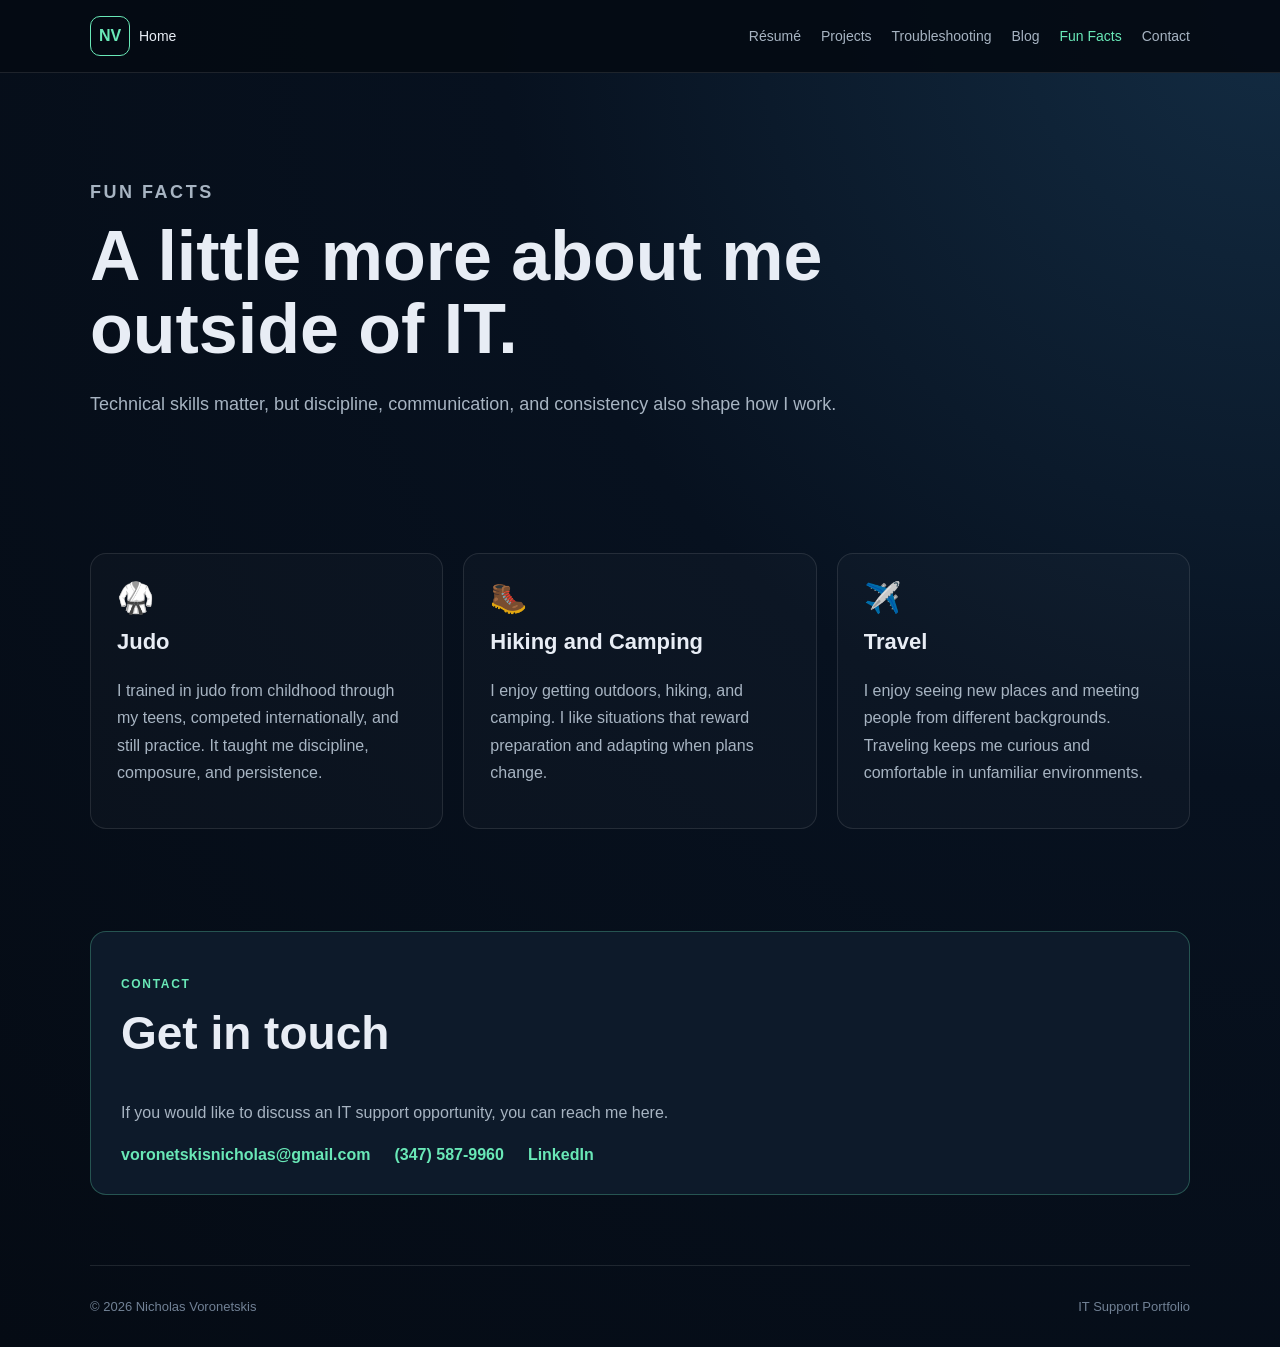
==== fun-facts.html @ 8851084f "Add files via upload" ====
<!DOCTYPE html>
<html lang="en">
<head>
<!-- Google tag (gtag.js) -->
<script async src="https://www.googletagmanager.com/gtag/js?id=G-PJ1ZQS4GLR"></script>
<script>
  window.dataLayer = window.dataLayer || [];
  function gtag(){dataLayer.push(arguments);}
  gtag('js', new Date());
  gtag('config', 'G-PJ1ZQS4GLR');
</script>
  <meta charset="UTF-8">
  <meta name="viewport" content="width=device-width, initial-scale=1.0">
  <meta name="description" content="A few personal interests from Nicholas Voronetskis, including judo, hiking, camping, and travel.">
  <title>Fun Facts | Nicholas Voronetskis</title>
  <link rel="stylesheet" href="styles.css">
</head>
<body>
  <header class="site-header">
    <nav class="navbar container">
      <a class="logo" href="index.html"><span class="logo-box">NV</span><span class="home-label">Home</span></a>
      <div class="nav-links">
        <a href="resume.html">Résumé</a> <a href="experience.html">Projects</a> <a href="troubleshooting.html">Troubleshooting</a> <a href="blog.html">Blog</a> <a class="active" href="fun-facts.html">Fun Facts</a> <a href="#contact">Contact</a>
      </div>
    </nav>
  </header>
  <main>
    <section class="page-intro container">
      <p class="eyebrow">FUN FACTS</p>
      <h1>A little more about me outside of IT.</h1>
      <p>Technical skills matter, but discipline, communication, and consistency also shape how I work.</p>
    </section>
    <section class="section container">
      <div class="fun-grid">
        <article class="fun-card"><div class="fun-icon">🥋</div><h3>Judo</h3><p class="muted">I trained in judo from childhood through my teens, competed internationally, and still practice. It taught me discipline, composure, and persistence.</p></article>
        <article class="fun-card"><div class="fun-icon">🥾</div><h3>Hiking and Camping</h3><p class="muted">I enjoy getting outdoors, hiking, and camping. I like situations that reward preparation and adapting when plans change.</p></article>
        <article class="fun-card"><div class="fun-icon">✈️</div><h3>Travel</h3><p class="muted">I enjoy seeing new places and meeting people from different backgrounds. Traveling keeps me curious and comfortable in unfamiliar environments.</p></article>
      </div>
    </section>
    <section id="contact" class="static-contact container">
      <div class="contact-card">
        <p class="eyebrow">CONTACT</p>
        <h2>Get in touch</h2>
        <p>If you would like to discuss an IT support opportunity, you can reach me here.</p>
        <div class="contact-links">
          <a href="mailto:voronetskisnicholas@gmail.com">voronetskisnicholas@gmail.com</a>
          <a href="tel:+13475879960">(347) 587-9960</a>
          <a href="https://www.linkedin.com/in/nicholas-voronetskis-90a94b221" target="_blank" rel="noopener">LinkedIn</a>
        </div>
      </div>
    </section>
  </main>
  <footer class="site-footer container">
    <span>© 2026 Nicholas Voronetskis</span>
    <span>IT Support Portfolio</span>
  </footer>
</body>
</html>
---- styles.css ----
:root {
  --background: #07111f;
  --panel: #0d1a2a;
  --text: #e8edf5;
  --muted: #a7b4c2;
  --accent: #69e8b7;
  --border: rgba(255, 255, 255, 0.1);
}

* { box-sizing: border-box; }
html { scroll-behavior: smooth; }
body {
  margin: 0;
  min-width: 320px;
  font-family: Arial, Helvetica, sans-serif;
  color: var(--text);
  background: radial-gradient(circle at top right, #132c43, var(--background) 42%, #050b14);
}
a { color: inherit; text-decoration: none; }
.container { width: min(1100px, calc(100% - 40px)); margin: 0 auto; }

.site-header {
  position: sticky;
  top: 0;
  z-index: 10;
  background: rgba(5, 11, 20, 0.94);
  border-bottom: 1px solid var(--border);
}
.navbar {
  min-height: 72px;
  display: flex;
  align-items: center;
  justify-content: space-between;
  gap: 24px;
}
.logo {
  display: inline-flex;
  align-items: center;
  gap: 9px;
  flex: 0 0 auto;
}
.logo-box {
  width: 40px;
  height: 40px;
  display: inline-flex;
  align-items: center;
  justify-content: center;
  border: 1px solid var(--accent);
  border-radius: 10px;
  color: var(--accent);
  font-weight: 700;
}
.home-label { color: var(--text); font-size: 14px; }
.nav-links {
  display: flex;
  align-items: center;
  justify-content: flex-end;
  flex-wrap: wrap;
  gap: 20px;
  color: var(--muted);
  font-size: 14px;
}
.nav-links a { padding: 7px 0; }
.nav-links a:hover,
.nav-links a.active { color: var(--accent); }

.eyebrow {
  margin-bottom: 12px;
  color: var(--accent);
  font-size: 12px;
  font-weight: 700;
  letter-spacing: .14em;
}
h1, h2, h3 { margin-top: 0; }
h1 {
  max-width: 880px;
  margin-bottom: 22px;
  font-size: clamp(42px, 6vw, 70px);
  line-height: 1.05;
}
h2 { font-size: clamp(30px, 4vw, 46px); }
h3 { font-size: 22px; }
p, li { line-height: 1.7; }
.muted { color: var(--muted); }
.section { padding: 86px 0; }
.section-lead { max-width: 760px; color: var(--muted); font-size: 17px; margin-bottom: 30px; }
.page-intro { padding: 86px 0 30px; }
.page-intro p { max-width: 780px; color: var(--muted); font-size: 18px; }

.hero {
  min-height: 650px;
  display: grid;
  grid-template-columns: 1.25fr .75fr;
  align-items: center;
  gap: 64px;
  padding: 84px 0 62px;
}
.status {
  display: inline-block;
  margin-bottom: 24px;
  padding: 8px 12px;
  color: var(--accent);
  background: rgba(105, 232, 183, 0.08);
  border: 1px solid rgba(105, 232, 183, 0.22);
  border-radius: 999px;
  font-size: 13px;
}
.hero-description { max-width: 720px; color: var(--muted); font-size: 18px; }
.hero-buttons { display: flex; flex-wrap: wrap; align-items: center; gap: 20px; margin: 30px 0 24px; }
.button { display: inline-block; padding: 13px 17px; border-radius: 10px; font-weight: 700; }
.button-primary { color: #06111d; background: var(--accent); }
.text-link, .card-link, .resume-pdf-link a { color: var(--accent); font-weight: 700; }
.text-link:hover, .card-link:hover, .resume-pdf-link a:hover { text-decoration: underline; }
.hero-details { display: flex; flex-wrap: wrap; gap: 10px 22px; color: #8998a8; font-size: 14px; }
.profile-card {
  padding: 26px;
  text-align: center;
  background: rgba(13, 26, 42, .85);
  border: 1px solid var(--border);
  border-radius: 18px;
}
.profile-photo { width: 205px; height: 205px; margin-bottom: 18px; object-fit: cover; border: 3px solid rgba(105, 232, 183, .35); border-radius: 50%; }
.profile-card h3 { margin-bottom: 10px; }

.skill-row {
  display: grid;
  grid-template-columns: repeat(4, 1fr);
  border: 1px solid var(--border);
  border-radius: 14px;
  overflow: hidden;
}
.skill-row div {
  min-height: 78px;
  display: grid;
  place-items: center;
  padding: 14px;
  color: #bdc8d3;
  text-align: center;
  border-right: 1px solid var(--border);
}
.skill-row div:last-child { border-right: none; }

.card-grid { display: grid; grid-template-columns: repeat(2, 1fr); gap: 20px; }
.card {
  padding: 27px;
  background: rgba(255,255,255,.025);
  border: 1px solid var(--border);
  border-radius: 16px;
}
.card p { color: var(--muted); }

.experience-list, .resume-list { display: grid; gap: 22px; }
.experience-item, .resume-section {
  padding: 28px;
  background: rgba(255,255,255,.025);
  border: 1px solid var(--border);
  border-radius: 16px;
}
.experience-item p:not(.date) { color: var(--muted); }
.date { color: var(--accent); font-size: 13px; font-weight: 700; }
.tag-list { display: flex; flex-wrap: wrap; gap: 8px; margin-top: 18px; }
.tag-list span { padding: 7px 9px; color: #bac7d4; background: #111f2e; border-radius: 8px; font-size: 12px; }
.support-steps { padding-left: 22px; }
.support-steps li { margin-bottom: 10px; }

.resume-layout { display: grid; grid-template-columns: .75fr 1.25fr; gap: 24px; }
.resume-column { display: grid; gap: 20px; align-content: start; }
.resume-pdf-link { margin-top: 20px; }

.placeholder {
  padding: 44px;
  text-align: center;
  background: rgba(105,232,183,.035);
  border: 1px dashed rgba(105,232,183,.3);
  border-radius: 16px;
}
.fun-grid { display: grid; grid-template-columns: repeat(3, 1fr); gap: 20px; }
.fun-card { padding: 26px; background: rgba(255,255,255,.025); border: 1px solid var(--border); border-radius: 16px; }
.fun-icon { margin-bottom: 14px; font-size: 30px; }

.static-contact { scroll-margin-top: 90px; padding: 16px 0 70px; }
.contact-card {
  padding: 30px;
  background: var(--panel);
  border: 1px solid rgba(105,232,183,.28);
  border-radius: 16px;
}
.contact-card > p:not(.eyebrow) { color: var(--muted); }
.contact-links { display: flex; flex-wrap: wrap; gap: 14px 24px; margin-top: 20px; }
.contact-links a { color: var(--accent); font-weight: 700; }
.contact-links a:hover { text-decoration: underline; }

.site-footer {
  min-height: 82px;
  display: flex;
  align-items: center;
  justify-content: space-between;
  gap: 16px;
  color: #718195;
  border-top: 1px solid var(--border);
  font-size: 13px;
}

@media (max-width: 850px) {
  .hero, .resume-layout { grid-template-columns: 1fr; }
  .hero { min-height: auto; gap: 36px; }
  .profile-card { max-width: 420px; }
  .skill-row { grid-template-columns: repeat(2, 1fr); }
  .fun-grid, .card-grid { grid-template-columns: 1fr; }
}

@media (max-width: 680px) {
  .container { width: min(100% - 28px, 1100px); }
  .navbar { align-items: flex-start; padding: 14px 0; }
  .nav-links { gap: 8px 14px; font-size: 12px; }
  .home-label { display: none; }
  h1 { font-size: 42px; }
  .section { padding: 68px 0; }
  .skill-row { grid-template-columns: 1fr; }
  .skill-row div { border-right: none; border-bottom: 1px solid var(--border); }
  .skill-row div:last-child { border-bottom: none; }
  .contact-links { flex-direction: column; gap: 12px; }
  .site-footer { flex-direction: column; justify-content: center; text-align: center; }
}
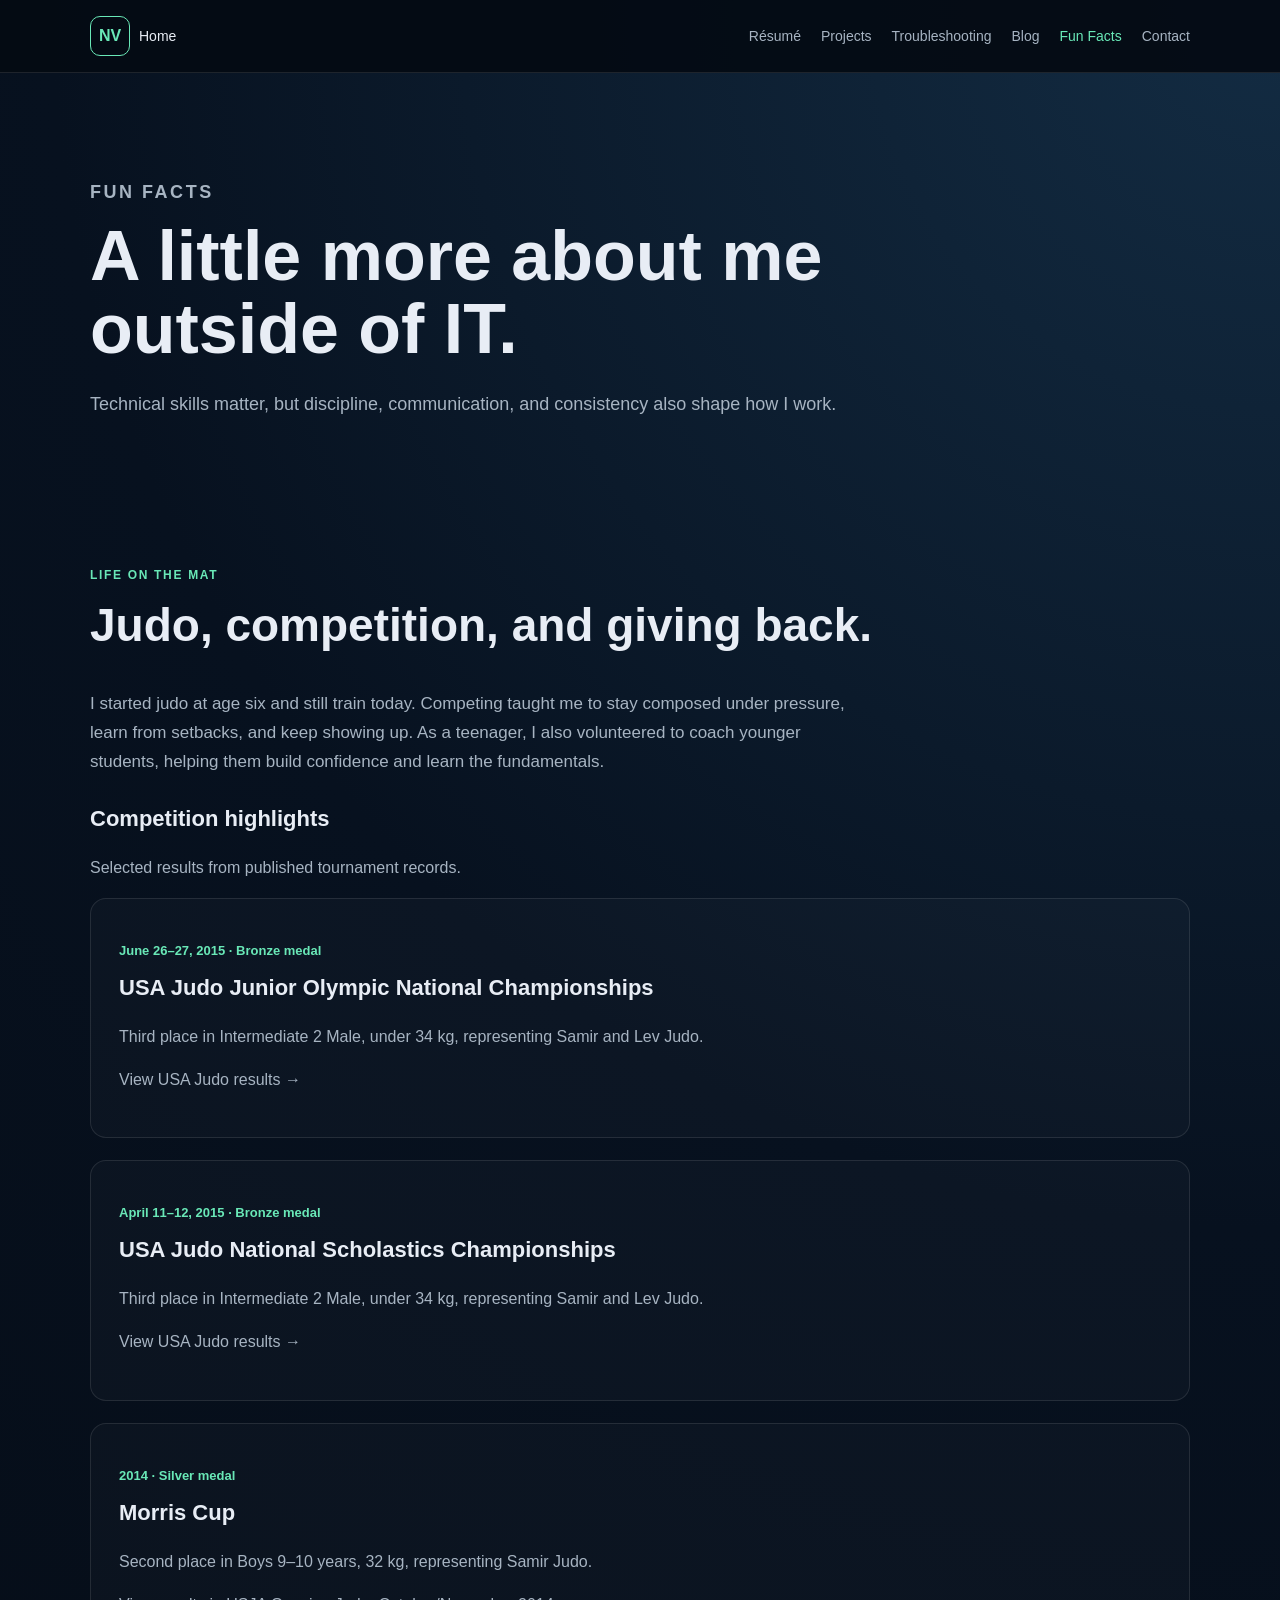
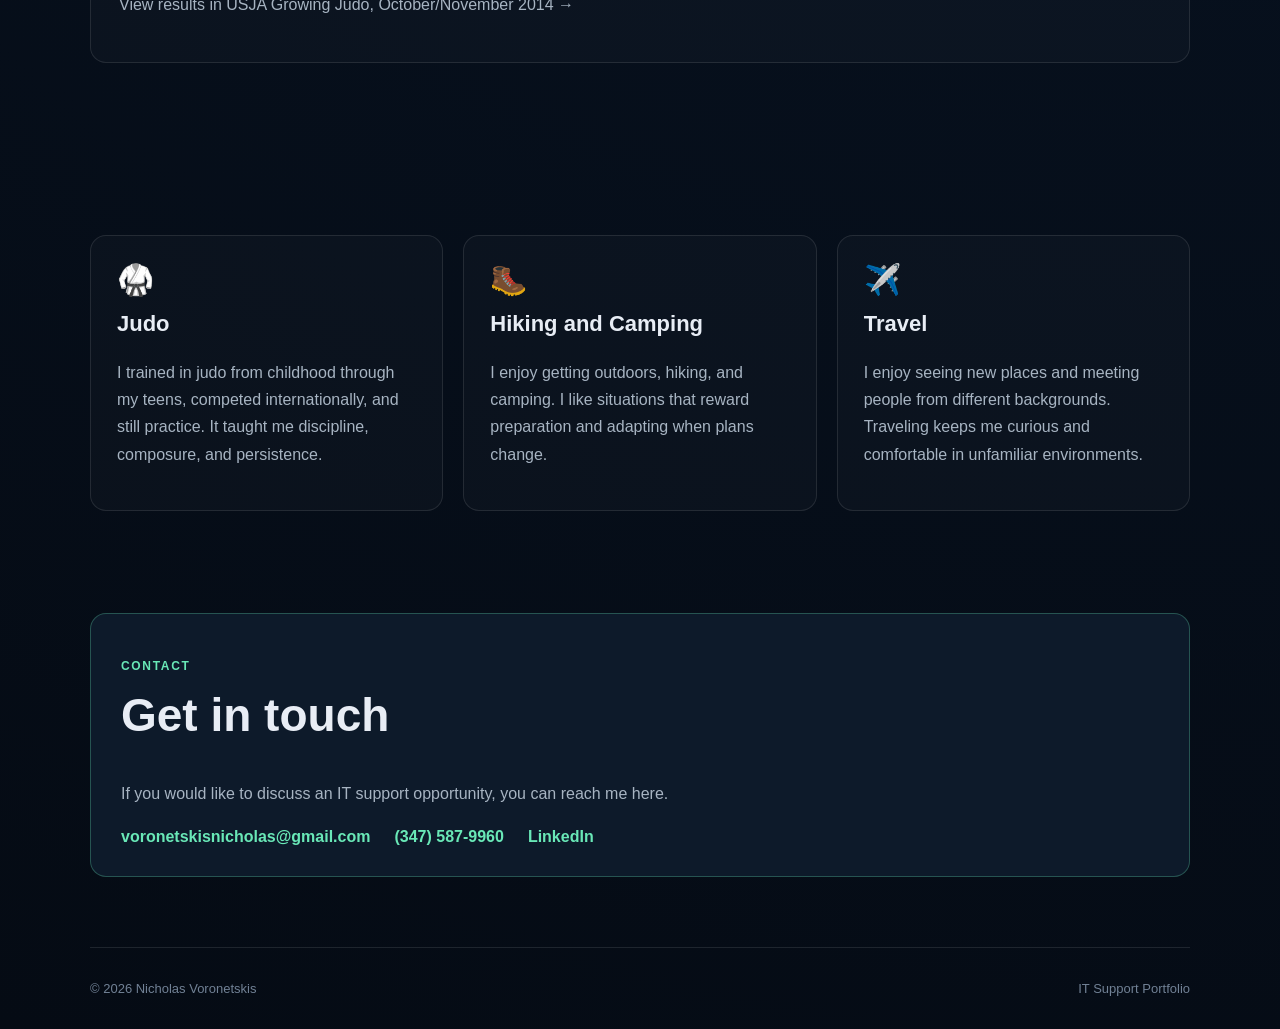
==== commit d7538eb2: "Add sourced judo medal results and youth coaching background" ====
--- a/fun-facts.html
+++ b/fun-facts.html
@@ -30,6 +30,33 @@
       <h1>A little more about me outside of IT.</h1>
       <p>Technical skills matter, but discipline, communication, and consistency also shape how I work.</p>
     </section>
+    <section class="section container" aria-labelledby="judo-achievements">
+      <p class="eyebrow">LIFE ON THE MAT</p>
+      <h2 id="judo-achievements">Judo, competition, and giving back.</h2>
+      <p class="section-lead">I started judo at age six and still train today. Competing taught me to stay composed under pressure, learn from setbacks, and keep showing up. As a teenager, I also volunteered to coach younger students, helping them build confidence and learn the fundamentals.</p>
+      <h3>Competition highlights</h3>
+      <p class="muted">Selected results from published tournament records.</p>
+      <div class="experience-list">
+        <article class="experience-item">
+          <p class="date">June 26–27, 2015 · Bronze medal</p>
+          <h3>USA Judo Junior Olympic National Championships</h3>
+          <p>Third place in Intermediate 2 Male, under 34 kg, representing Samir and Lev Judo.</p>
+          <p><a href="https://www.usajudo.com/results/2015/june/26/2015-usa-judo-junior-olympic-national-championships" target="_blank" rel="noopener">View USA Judo results &rarr;</a></p>
+        </article>
+        <article class="experience-item">
+          <p class="date">April 11–12, 2015 · Bronze medal</p>
+          <h3>USA Judo National Scholastics Championships</h3>
+          <p>Third place in Intermediate 2 Male, under 34 kg, representing Samir and Lev Judo.</p>
+          <p><a href="https://www.usajudo.com/results/2015/april/11/national-scholastics-championships" target="_blank" rel="noopener">View USA Judo results &rarr;</a></p>
+        </article>
+        <article class="experience-item">
+          <p class="date">2014 · Silver medal</p>
+          <h3>Morris Cup</h3>
+          <p>Second place in Boys 9–10 years, 32 kg, representing Samir Judo.</p>
+          <p><a href="https://www.media.usja.net/growing-judo/Growing-Judo-2014.10.pdf#page=51" target="_blank" rel="noopener">View results in USJA Growing Judo, October/November 2014 &rarr;</a></p>
+        </article>
+      </div>
+    </section>
     <section class="section container">
       <div class="fun-grid">
         <article class="fun-card"><div class="fun-icon">🥋</div><h3>Judo</h3><p class="muted">I trained in judo from childhood through my teens, competed internationally, and still practice. It taught me discipline, composure, and persistence.</p></article>
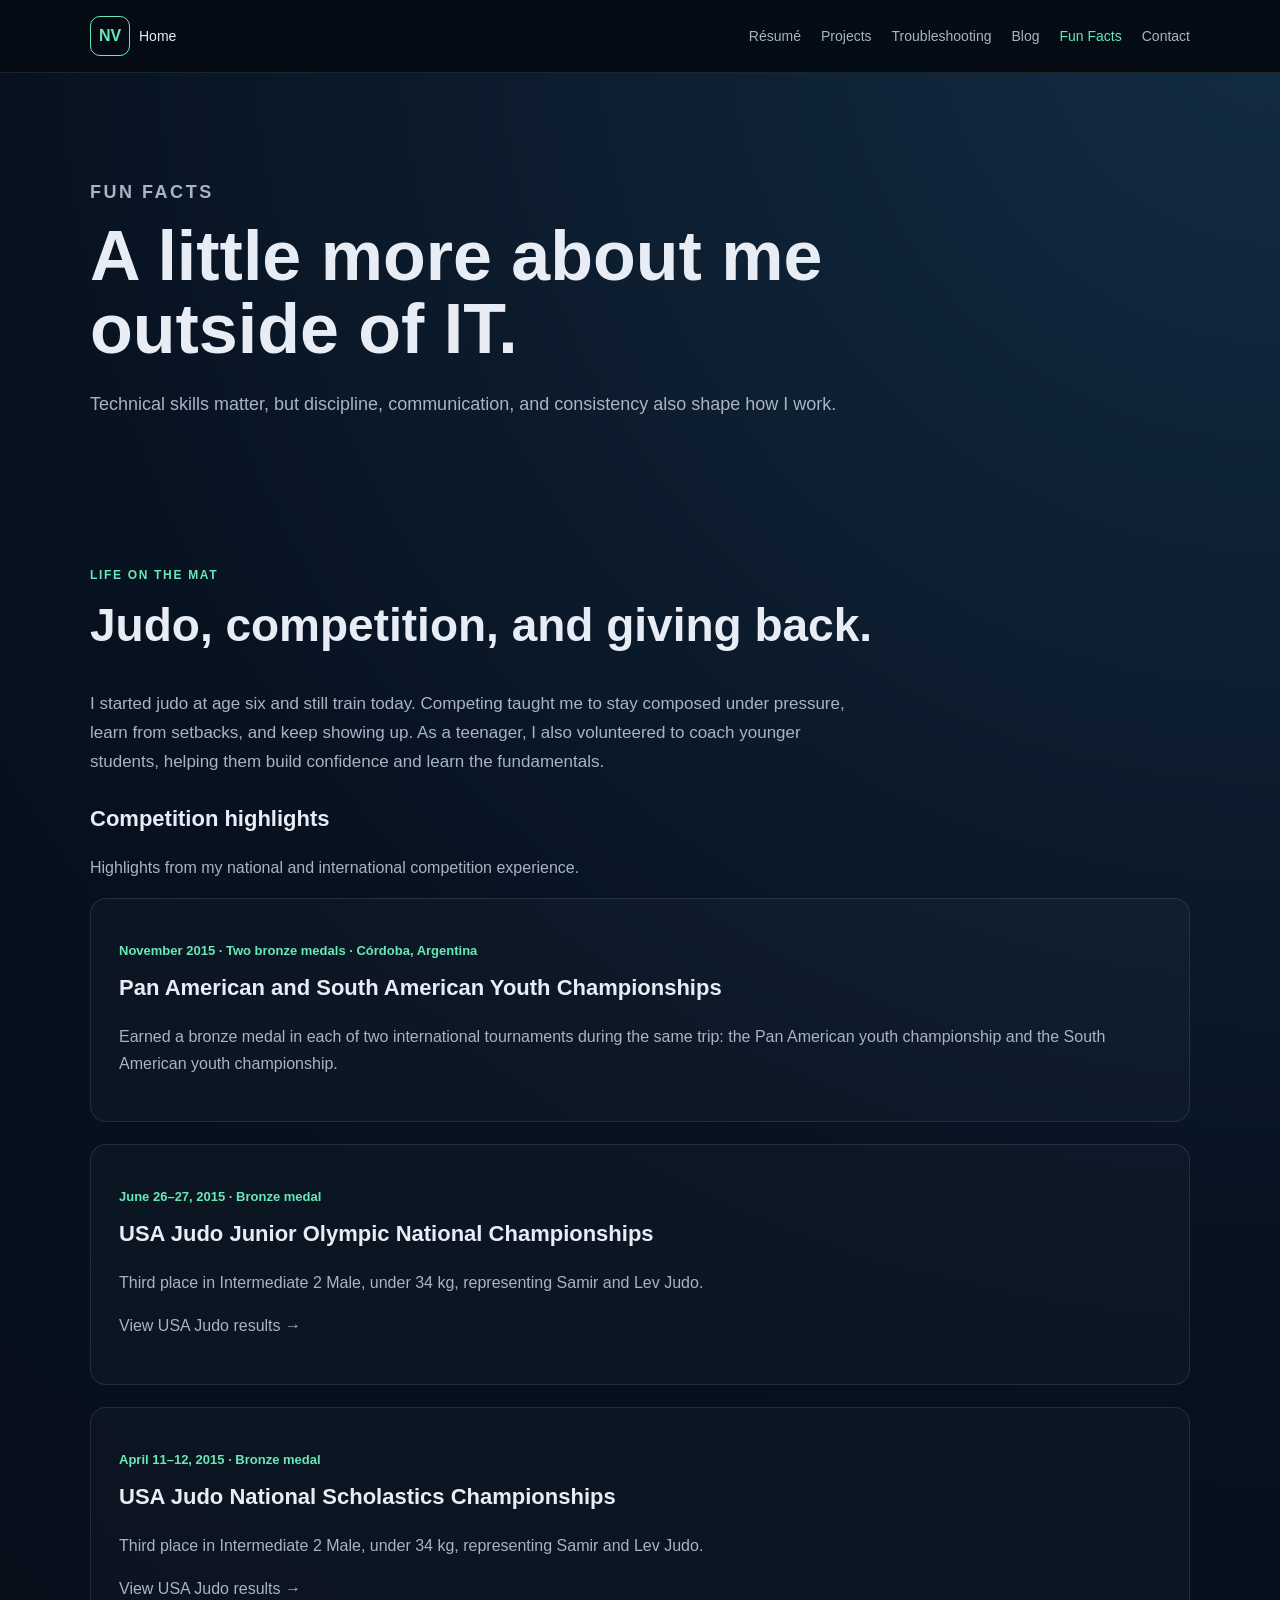
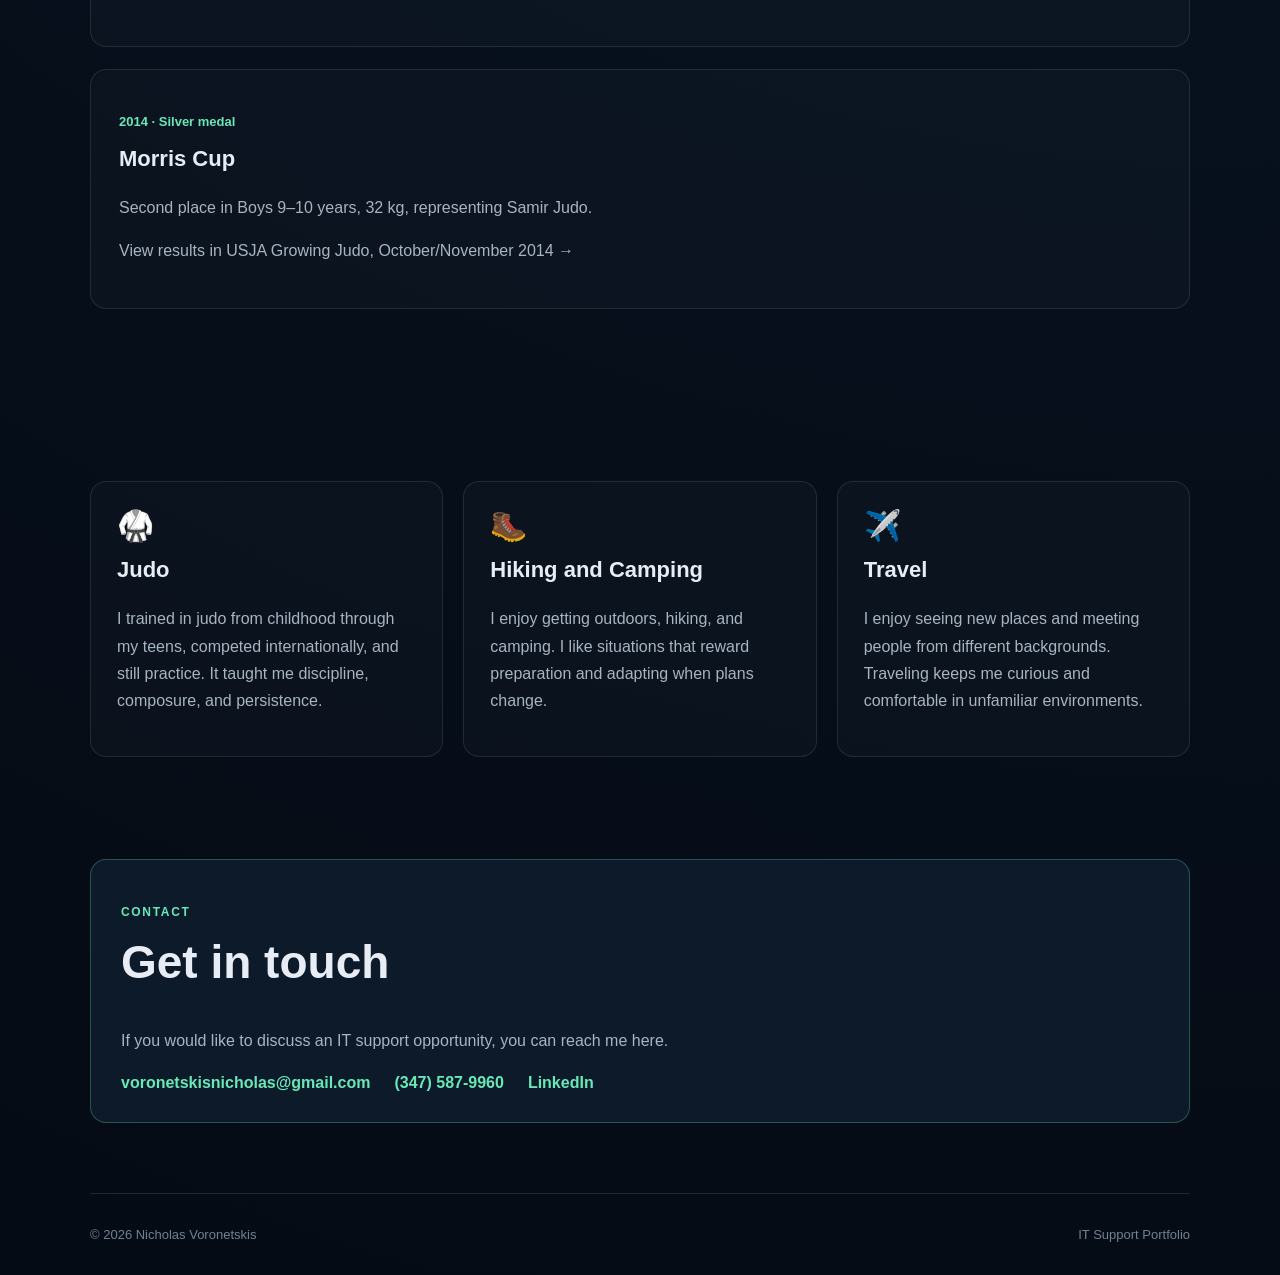
==== commit d371fc4c: "Add two confirmed 2015 Argentina youth championship bronze medals" ====
--- a/fun-facts.html
+++ b/fun-facts.html
@@ -35,8 +35,13 @@
       <h2 id="judo-achievements">Judo, competition, and giving back.</h2>
       <p class="section-lead">I started judo at age six and still train today. Competing taught me to stay composed under pressure, learn from setbacks, and keep showing up. As a teenager, I also volunteered to coach younger students, helping them build confidence and learn the fundamentals.</p>
       <h3>Competition highlights</h3>
-      <p class="muted">Selected results from published tournament records.</p>
+      <p class="muted">Highlights from my national and international competition experience.</p>
       <div class="experience-list">
+        <article class="experience-item">
+          <p class="date">November 2015 · Two bronze medals · Córdoba, Argentina</p>
+          <h3>Pan American and South American Youth Championships</h3>
+          <p>Earned a bronze medal in each of two international tournaments during the same trip: the Pan American youth championship and the South American youth championship.</p>
+        </article>
         <article class="experience-item">
           <p class="date">June 26–27, 2015 · Bronze medal</p>
           <h3>USA Judo Junior Olympic National Championships</h3>
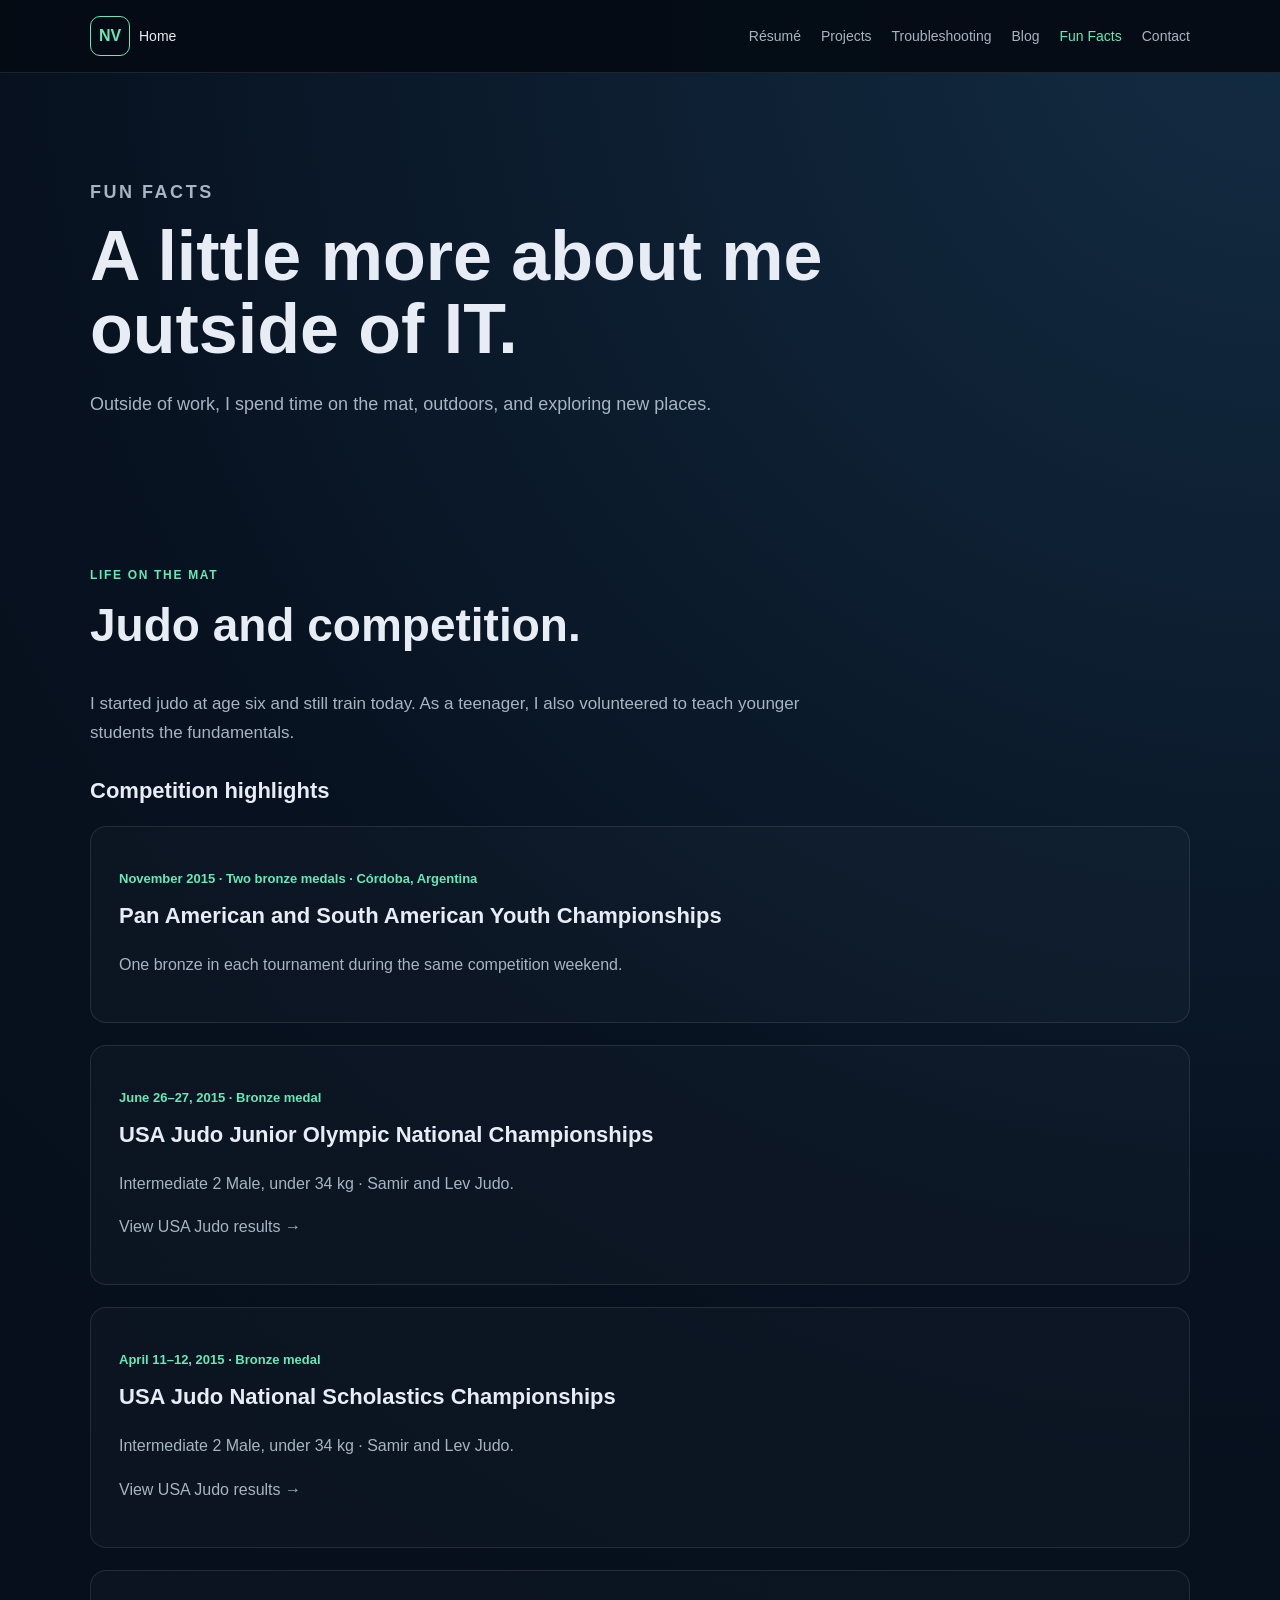
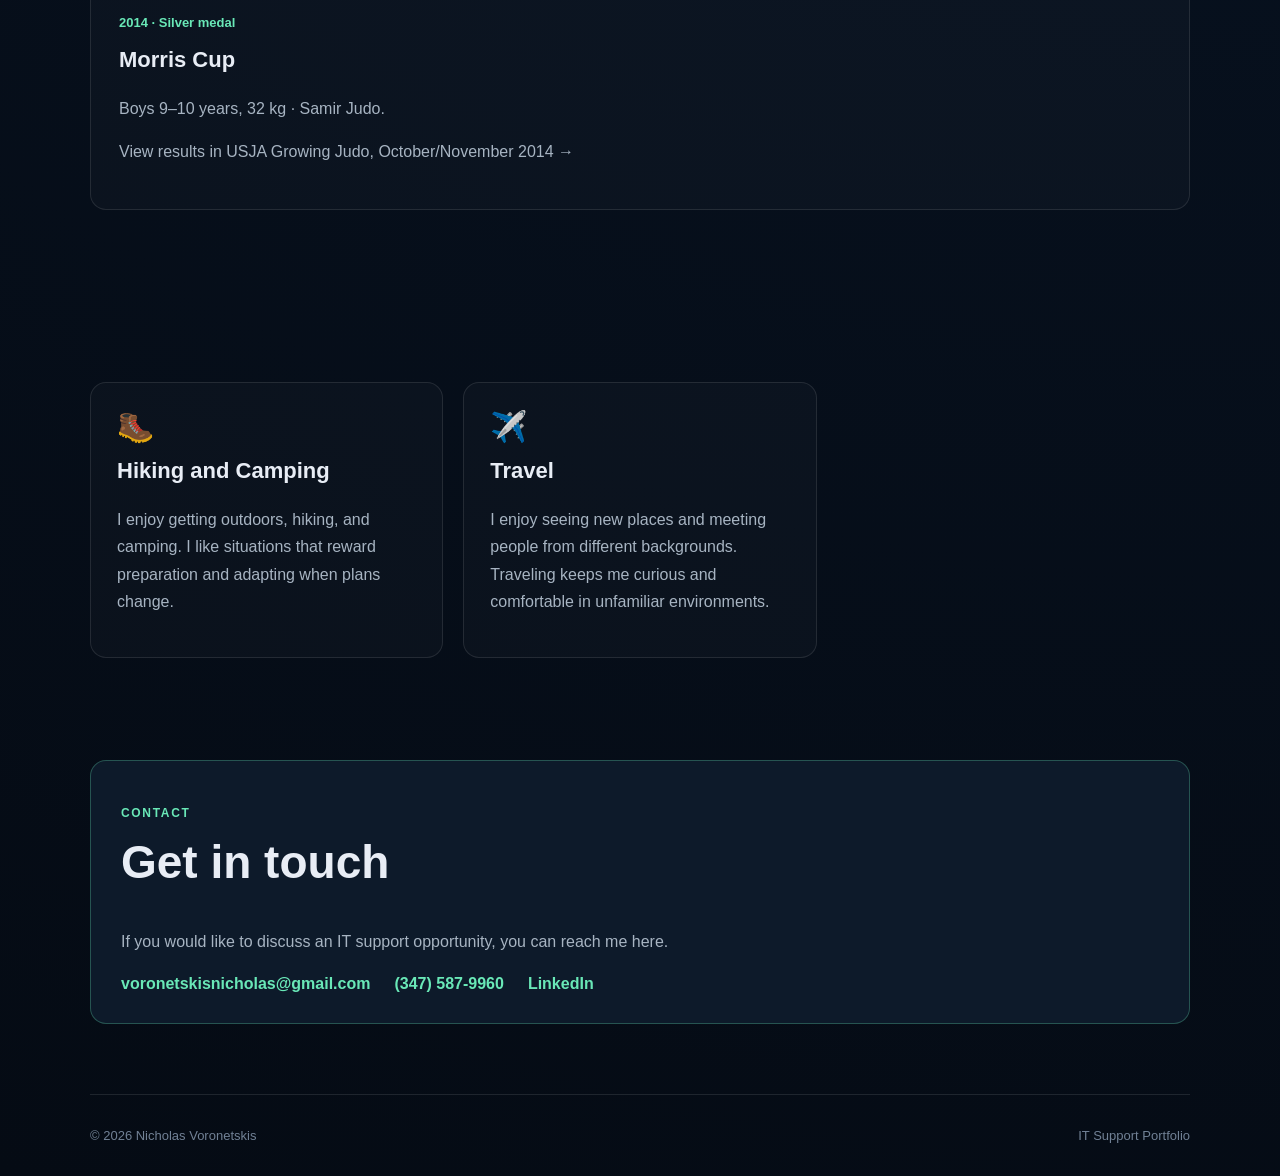
==== commit 5511f2da: "Simplify judo section and remove repetitive descriptions" ====
--- a/fun-facts.html
+++ b/fun-facts.html
@@ -28,43 +28,41 @@
     <section class="page-intro container">
       <p class="eyebrow">FUN FACTS</p>
       <h1>A little more about me outside of IT.</h1>
-      <p>Technical skills matter, but discipline, communication, and consistency also shape how I work.</p>
+      <p>Outside of work, I spend time on the mat, outdoors, and exploring new places.</p>
     </section>
     <section class="section container" aria-labelledby="judo-achievements">
       <p class="eyebrow">LIFE ON THE MAT</p>
-      <h2 id="judo-achievements">Judo, competition, and giving back.</h2>
-      <p class="section-lead">I started judo at age six and still train today. Competing taught me to stay composed under pressure, learn from setbacks, and keep showing up. As a teenager, I also volunteered to coach younger students, helping them build confidence and learn the fundamentals.</p>
+      <h2 id="judo-achievements">Judo and competition.</h2>
+      <p class="section-lead">I started judo at age six and still train today. As a teenager, I also volunteered to teach younger students the fundamentals.</p>
       <h3>Competition highlights</h3>
-      <p class="muted">Highlights from my national and international competition experience.</p>
       <div class="experience-list">
         <article class="experience-item">
           <p class="date">November 2015 · Two bronze medals · Córdoba, Argentina</p>
           <h3>Pan American and South American Youth Championships</h3>
-          <p>Earned a bronze medal in each of two international tournaments during the same trip: the Pan American youth championship and the South American youth championship.</p>
+          <p>One bronze in each tournament during the same competition weekend.</p>
         </article>
         <article class="experience-item">
           <p class="date">June 26–27, 2015 · Bronze medal</p>
           <h3>USA Judo Junior Olympic National Championships</h3>
-          <p>Third place in Intermediate 2 Male, under 34 kg, representing Samir and Lev Judo.</p>
+          <p>Intermediate 2 Male, under 34 kg · Samir and Lev Judo.</p>
           <p><a href="https://www.usajudo.com/results/2015/june/26/2015-usa-judo-junior-olympic-national-championships" target="_blank" rel="noopener">View USA Judo results &rarr;</a></p>
         </article>
         <article class="experience-item">
           <p class="date">April 11–12, 2015 · Bronze medal</p>
           <h3>USA Judo National Scholastics Championships</h3>
-          <p>Third place in Intermediate 2 Male, under 34 kg, representing Samir and Lev Judo.</p>
+          <p>Intermediate 2 Male, under 34 kg · Samir and Lev Judo.</p>
           <p><a href="https://www.usajudo.com/results/2015/april/11/national-scholastics-championships" target="_blank" rel="noopener">View USA Judo results &rarr;</a></p>
         </article>
         <article class="experience-item">
           <p class="date">2014 · Silver medal</p>
           <h3>Morris Cup</h3>
-          <p>Second place in Boys 9–10 years, 32 kg, representing Samir Judo.</p>
-          <p><a href="https://www.media.usja.net/growing-judo/Growing-Judo-2014.10.pdf#page=51" target="_blank" rel="noopener">View results in USJA Growing Judo, October/November 2014 &rarr;</a></p>
+          <p>Boys 9–10 years, 32 kg · Samir Judo.</p>
+          <p><a href="https://www.media.usja.net/growing-judo/Growing-Judo-2014.10.pdf" target="_blank" rel="noopener">View results in USJA Growing Judo, October/November 2014 &rarr;</a></p>
         </article>
       </div>
     </section>
     <section class="section container">
       <div class="fun-grid">
-        <article class="fun-card"><div class="fun-icon">🥋</div><h3>Judo</h3><p class="muted">I trained in judo from childhood through my teens, competed internationally, and still practice. It taught me discipline, composure, and persistence.</p></article>
         <article class="fun-card"><div class="fun-icon">🥾</div><h3>Hiking and Camping</h3><p class="muted">I enjoy getting outdoors, hiking, and camping. I like situations that reward preparation and adapting when plans change.</p></article>
         <article class="fun-card"><div class="fun-icon">✈️</div><h3>Travel</h3><p class="muted">I enjoy seeing new places and meeting people from different backgrounds. Traveling keeps me curious and comfortable in unfamiliar environments.</p></article>
       </div>
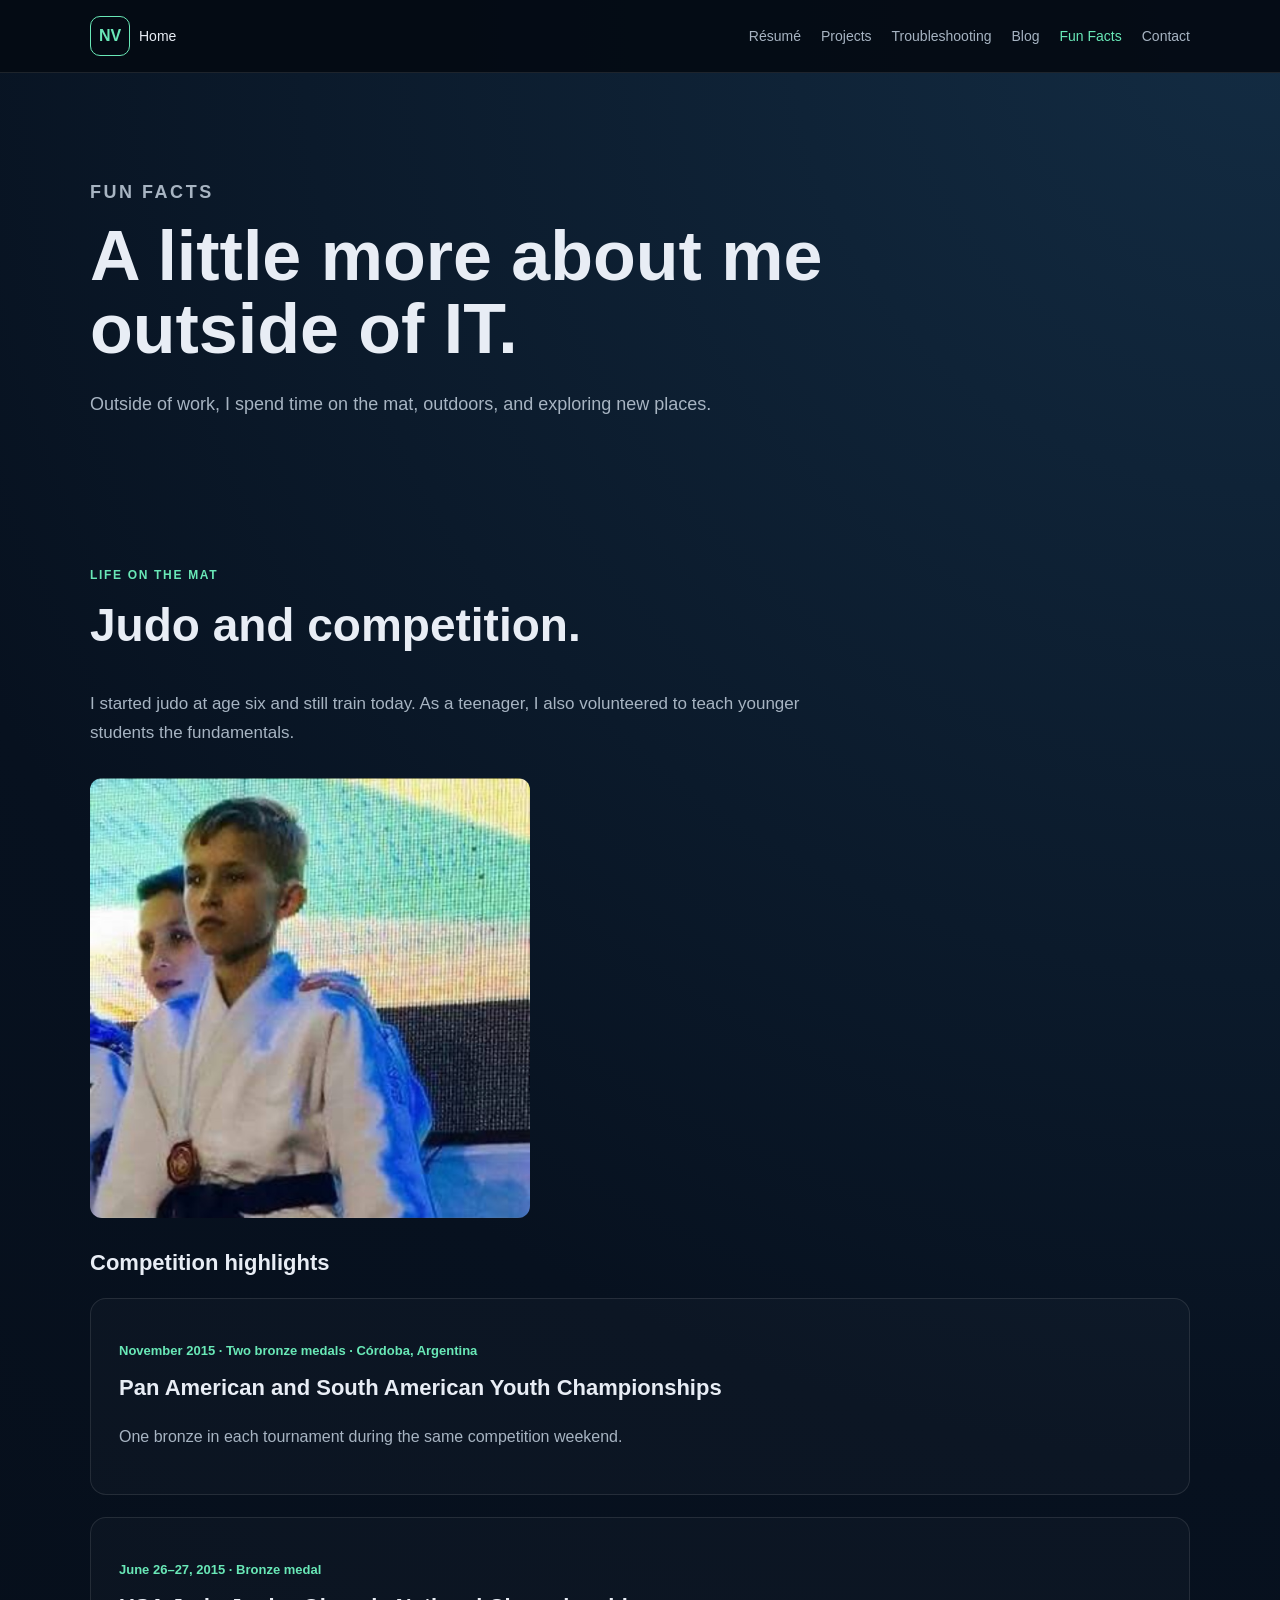
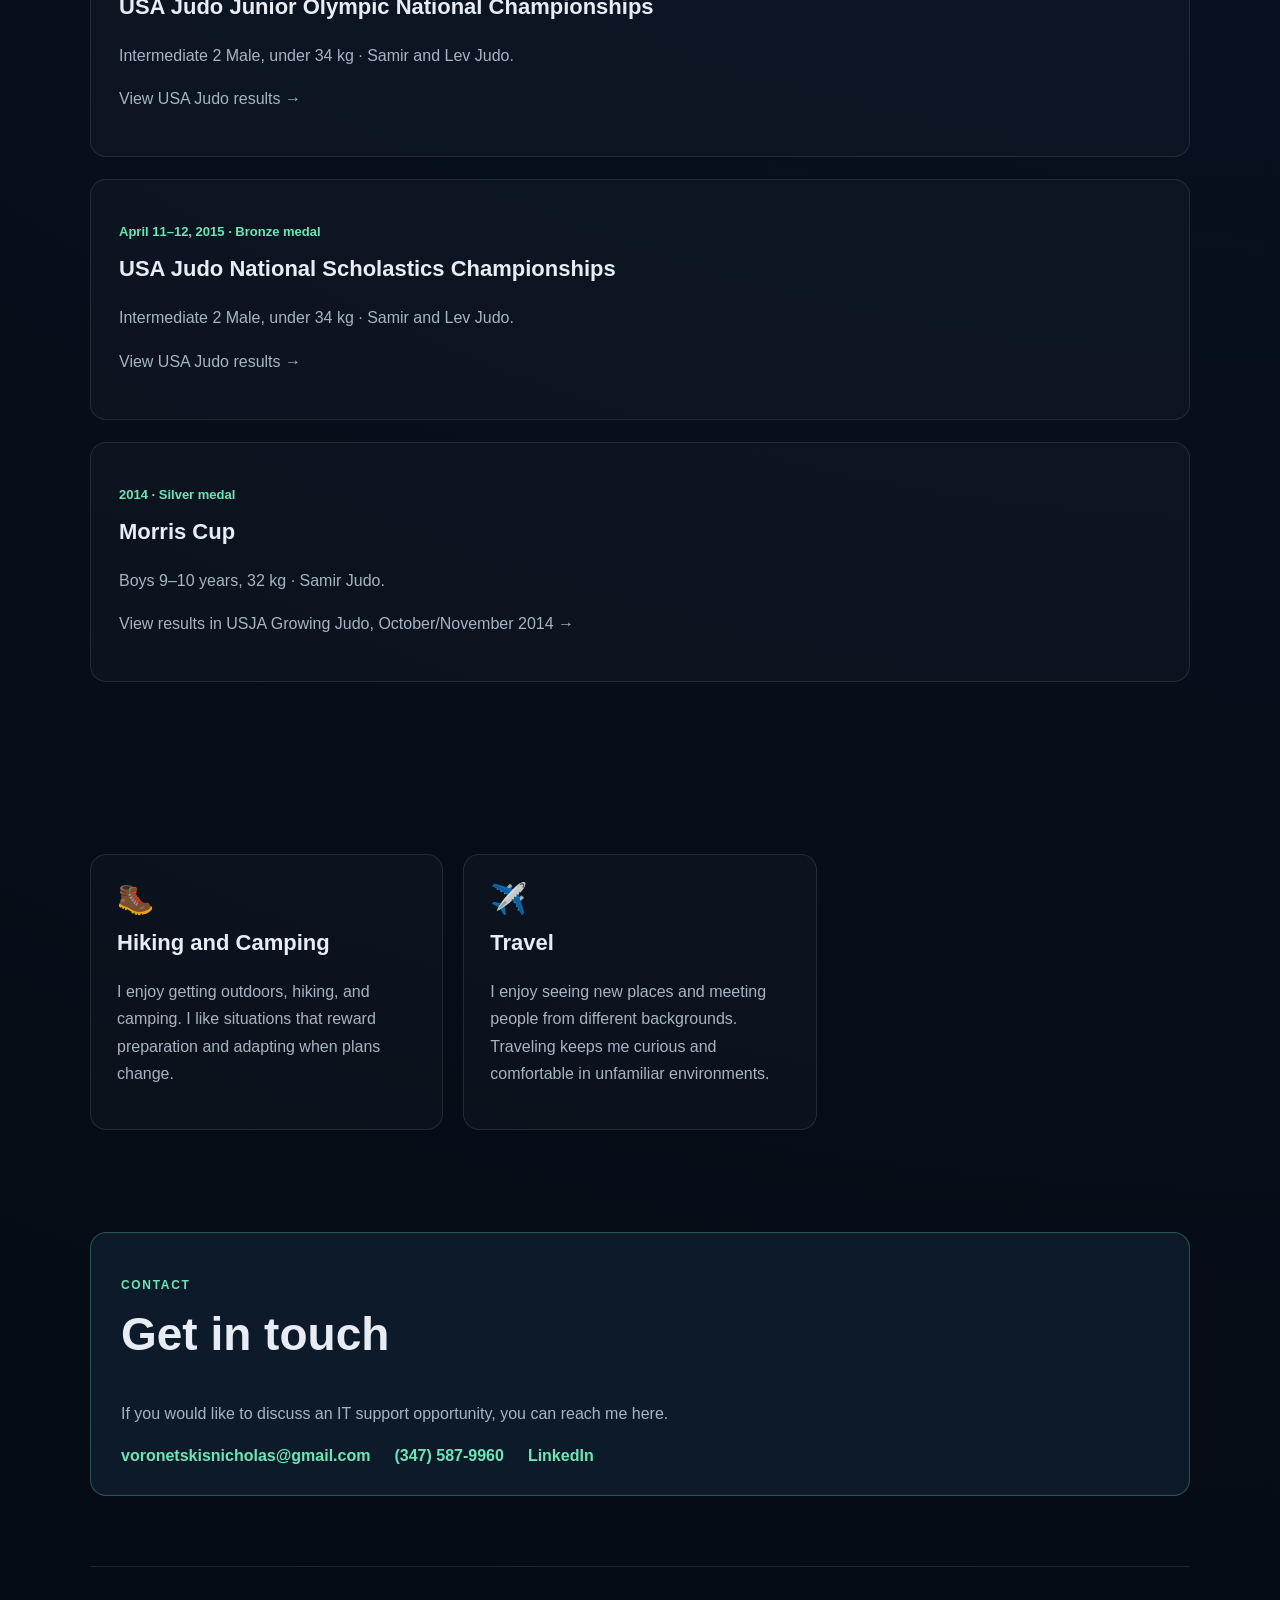
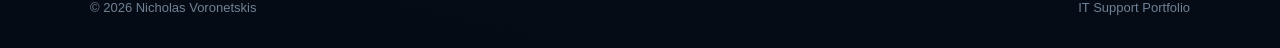
==== commit 18aa4bae: "Place judo photo above competition highlights" ====
--- a/fun-facts.html
+++ b/fun-facts.html
@@ -34,6 +34,9 @@
       <p class="eyebrow">LIFE ON THE MAT</p>
       <h2 id="judo-achievements">Judo and competition.</h2>
       <p class="section-lead">I started judo at age six and still train today. As a teenager, I also volunteered to teach younger students the fundamentals.</p>
+      <figure style="margin: 1.5rem 0 2rem; max-width: 440px;">
+        <img src="assets/judo-medal.svg" alt="Wearing my judo medal and uniform at a competition." width="707" height="707" style="display: block; width: 100%; height: auto; border-radius: 12px;" loading="lazy">
+      </figure>
       <h3>Competition highlights</h3>
       <div class="experience-list">
         <article class="experience-item">
